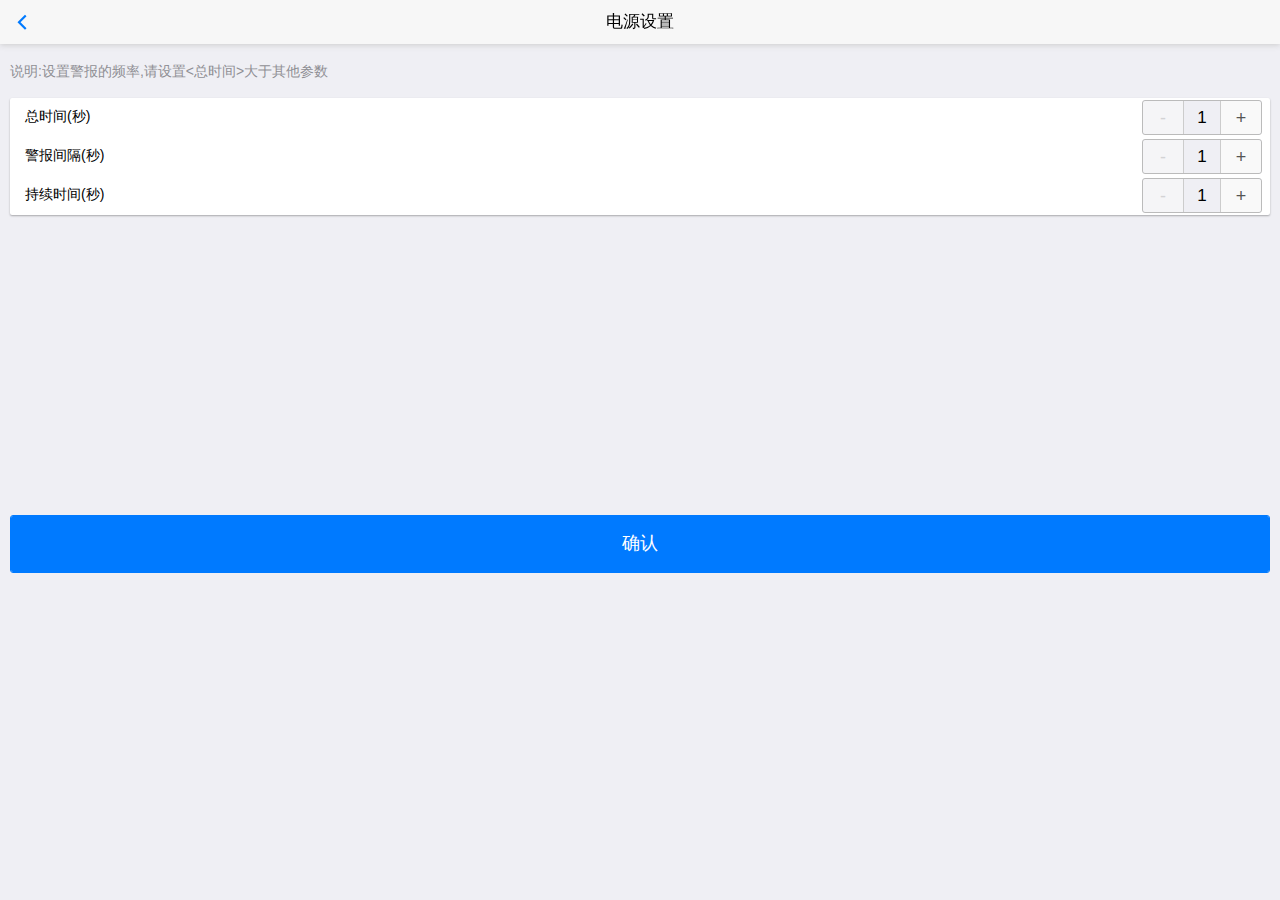
==== src/main/resources/static/alarm.html @ 0ded862c "commit" ====
<!DOCTYPE html>
<html>

<head>
	<meta charset="utf-8">
	<title>电源设置</title>
	<meta name="viewport" content="width=device-width, initial-scale=1,maximum-scale=1,user-scalable=no">
	<meta name="apple-mobile-web-app-capable" content="yes">
	<meta name="apple-mobile-web-app-status-bar-style" content="black">
	<!--标准mui.css-->
	<link rel="stylesheet" href="css/mui.min.css">
	<style>
		html,
		body,
		.mui-content {
			height: 0px;
			margin: 0px;
			background-color: #efeff4;
		}

		h5.mui-content-padded {
			margin-left: 0px !important;
			margin-top: 20px !important;
		}

		.mui-card {
			margin: 0px;
		}
	</style>
</head>

<body>
	<header class="mui-bar mui-bar-nav">
		<a class="mui-action-back mui-icon mui-icon-left-nav mui-pull-left"></a>
		<h1 class="mui-title">电源设置</h1>
	</header>
	<div class="mui-content">
		<div class="mui-content-padded">
			<h5 class="mui-content-padded">说明:设置警报的频率,请设置<总时间>大于其他参数</h5>
			<h5 class="mui-content-padded" id="name"></h5>
			<div class="mui-card">
				<div class="mui-input-row">
					<label>总时间(秒)</label>
					<div class="mui-numbox" data-numbox-min='1'>
						<button class="mui-btn mui-btn-numbox-minus" type="button">-</button>
						<input class="mui-input-numbox" type="number" id="box1" />
						<button class="mui-btn mui-btn-numbox-plus" type="button">+</button>
					</div>
				</div>
				<div class="mui-input-row">
					<label>警报间隔(秒)</label>
					<div class="mui-numbox" data-numbox-min='1'>
						<button class="mui-btn mui-btn-numbox-minus" type="button">-</button>
						<input class="mui-input-numbox" type="number" id="box2" />
						<button class="mui-btn mui-btn-numbox-plus" type="button">+</button>
					</div>
				</div>
				<div class="mui-input-row">
					<label>持续时间(秒)</label>
					<div class="mui-numbox" data-numbox-min='1'>
						<button class="mui-btn mui-btn-numbox-minus" type="button">-</button>
						<input class="mui-input-numbox" type="number" id="box3" />
						<button class="mui-btn mui-btn-numbox-plus" type="button">+</button>
					</div>
				</div>
				
			</div>
			<button type="button" class="mui-btn mui-btn-block mui-btn-primary" style="margin-top: 300px"
				id="btn">确认</button>

		</div>
	</div>
	<script src="js/mui.min.js"></script>
	<script src="libs/jquery-1.11.1.min.js"></script>
	<script>
		var macId = localStorage.getItem("macId");
		mui.init();
		var $$ = jQuery.noConflict();
		document.getElementById("btn").addEventListener('tap', function (event) {
			// mui.alert('当前值: ' + document.getElementById("box1").value + document.getElementById("box2").value + document.getElementById("box3").value, null, "确定");
			var box1 = document.getElementById("box1").value;
			var box2 = document.getElementById("box2").value;
			var box3 = document.getElementById("box3").value;
			if(parseInt(box1) < parseInt(box2) || parseInt(box1) < parseInt(box3)){
				mui.alert("参数设置不合法！！");
				return;
			}
			if(macId == "" || macId == null){
				mui.alert("无确定的设备，错误:0003");
				return;
			}
			$$.ajax({
				url: "/alarmCtrl",
				data: {
					macId: macId,
					box1: box1,
					box2: box2,
					box3: box3
				},
				success: function (result) {
					if(result == "ok"){
						mui.toast("指令发送成功");
					}else{
						mui.alert("发送指令失败:0002");
					}
				},
				error: function () {
					mui.alert("发送指令失败:0001");
				}
			});
		});
	</script>
</body>

</html>
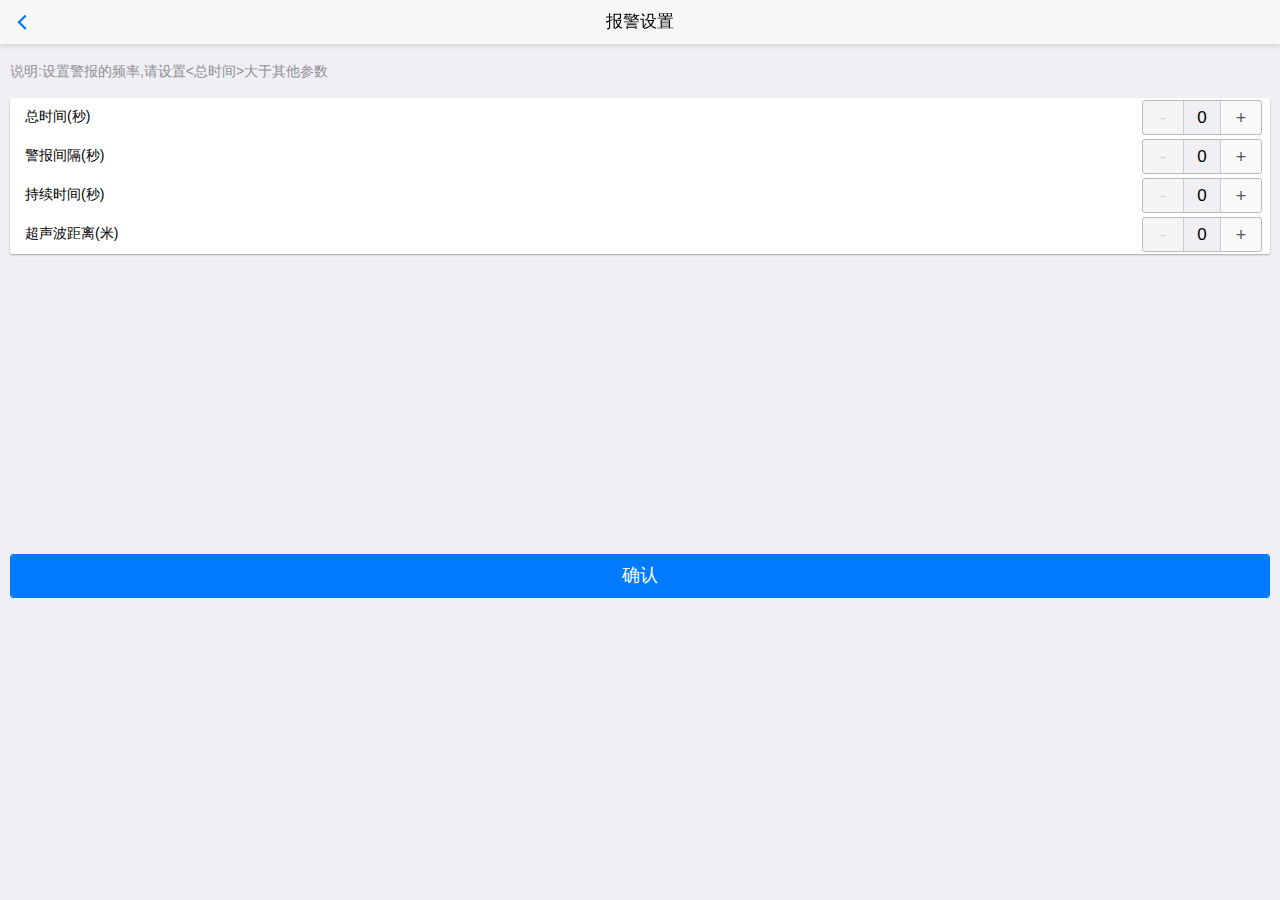
==== commit 4e3d67a9: "commit" ====
--- a/src/main/resources/static/alarm.html
+++ b/src/main/resources/static/alarm.html
@@ -32,7 +32,7 @@
 <body>
 	<header class="mui-bar mui-bar-nav">
 		<a class="mui-action-back mui-icon mui-icon-left-nav mui-pull-left"></a>
-		<h1 class="mui-title">电源设置</h1>
+		<h1 class="mui-title">报警设置</h1>
 	</header>
 	<div class="mui-content">
 		<div class="mui-content-padded">
@@ -41,7 +41,7 @@
 			<div class="mui-card">
 				<div class="mui-input-row">
 					<label>总时间(秒)</label>
-					<div class="mui-numbox" data-numbox-min='1'>
+					<div class="mui-numbox" data-numbox-min='0'>
 						<button class="mui-btn mui-btn-numbox-minus" type="button">-</button>
 						<input class="mui-input-numbox" type="number" id="box1" />
 						<button class="mui-btn mui-btn-numbox-plus" type="button">+</button>
@@ -49,7 +49,7 @@
 				</div>
 				<div class="mui-input-row">
 					<label>警报间隔(秒)</label>
-					<div class="mui-numbox" data-numbox-min='1'>
+					<div class="mui-numbox" data-numbox-min='0'>
 						<button class="mui-btn mui-btn-numbox-minus" type="button">-</button>
 						<input class="mui-input-numbox" type="number" id="box2" />
 						<button class="mui-btn mui-btn-numbox-plus" type="button">+</button>
@@ -57,13 +57,20 @@
 				</div>
 				<div class="mui-input-row">
 					<label>持续时间(秒)</label>
-					<div class="mui-numbox" data-numbox-min='1'>
+					<div class="mui-numbox" data-numbox-min='0'>
 						<button class="mui-btn mui-btn-numbox-minus" type="button">-</button>
 						<input class="mui-input-numbox" type="number" id="box3" />
 						<button class="mui-btn mui-btn-numbox-plus" type="button">+</button>
 					</div>
 				</div>
-				
+				<div class="mui-input-row">
+					<label>超声波距离(米)</label>
+					<div class="mui-numbox" data-numbox-min='0'>
+						<button class="mui-btn mui-btn-numbox-minus" type="button">-</button>
+						<input class="mui-input-numbox" type="number" id="box4" />
+						<button class="mui-btn mui-btn-numbox-plus" type="button">+</button>
+					</div>
+				</div>
 			</div>
 			<button type="button" class="mui-btn mui-btn-block mui-btn-primary" style="margin-top: 300px"
 				id="btn">确认</button>
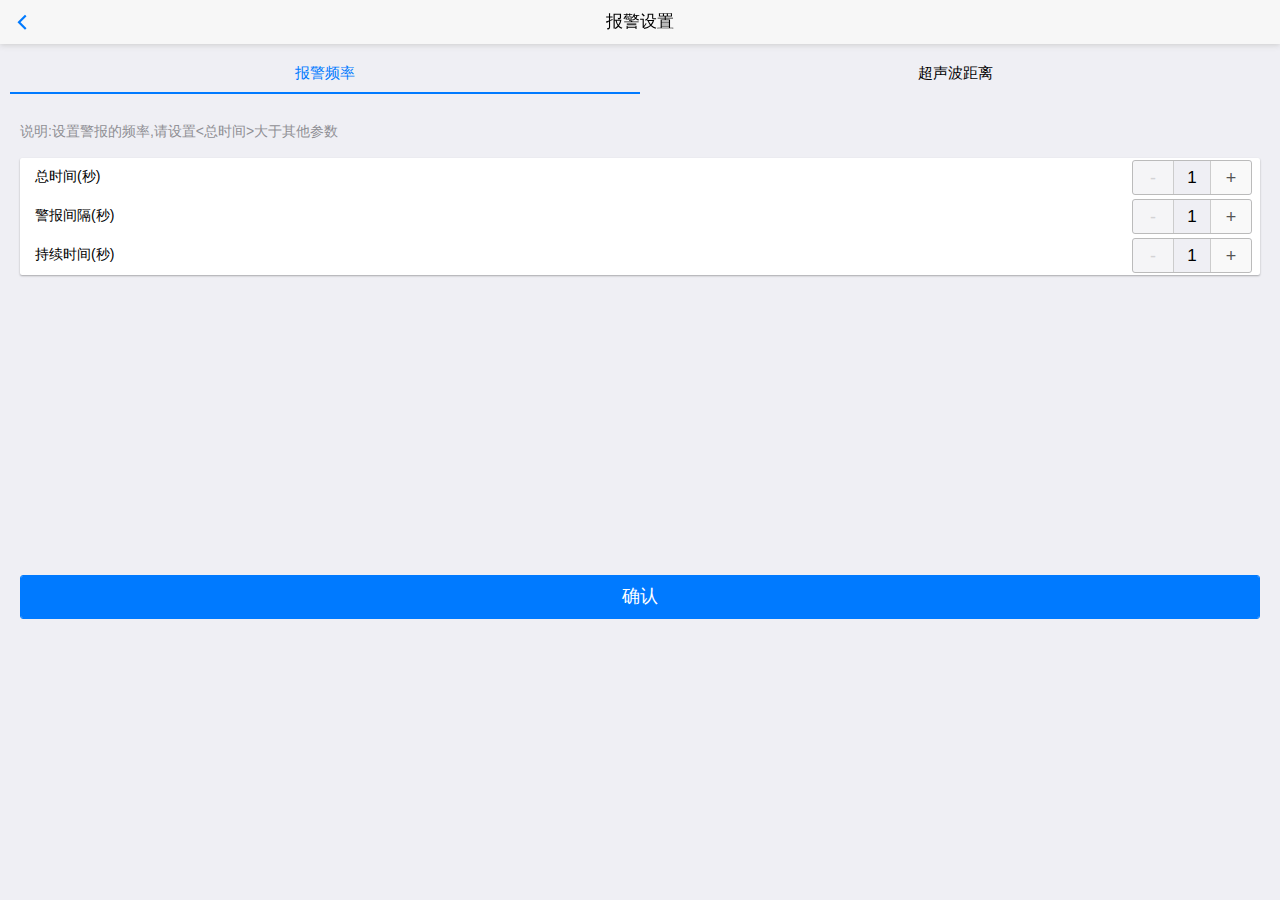
==== commit 8fd1b9ce: "提交" ====
--- a/src/main/resources/static/alarm.html
+++ b/src/main/resources/static/alarm.html
@@ -35,46 +35,64 @@
 		<h1 class="mui-title">报警设置</h1>
 	</header>
 	<div class="mui-content">
-		<div class="mui-content-padded">
-			<h5 class="mui-content-padded">说明:设置警报的频率,请设置<总时间>大于其他参数</h5>
-			<h5 class="mui-content-padded" id="name"></h5>
-			<div class="mui-card">
-				<div class="mui-input-row">
-					<label>总时间(秒)</label>
-					<div class="mui-numbox" data-numbox-min='0'>
-						<button class="mui-btn mui-btn-numbox-minus" type="button">-</button>
-						<input class="mui-input-numbox" type="number" id="box1" />
-						<button class="mui-btn mui-btn-numbox-plus" type="button">+</button>
+		<div style="padding: 10px 10px;">
+			<div id="segmentedControl" class="mui-segmented-control mui-segmented-control-inverted">
+				<a class="mui-control-item mui-active" href="#content1">报警频率</a>
+				<a class="mui-control-item " href="#content2">超声波距离</a>
+			</div>
+		</div>
+		<div id="content1" class="mui-content-padded mui-control-content mui-active">
+			<div class="mui-content-padded">
+				<h5 class="mui-content-padded">说明:设置警报的频率,请设置<总时间>大于其他参数</h5>
+				<h5 class="mui-content-padded" id="name"></h5>
+				<div class="mui-card">
+					<div class="mui-input-row">
+						<label>总时间(秒)</label>
+						<div class="mui-numbox" data-numbox-min='1'>
+							<button class="mui-btn mui-btn-numbox-minus" type="button">-</button>
+							<input class="mui-input-numbox" type="number" id="box1" />
+							<button class="mui-btn mui-btn-numbox-plus" type="button">+</button>
+						</div>
+					</div>
+					<div class="mui-input-row">
+						<label>警报间隔(秒)</label>
+						<div class="mui-numbox" data-numbox-min='1'>
+							<button class="mui-btn mui-btn-numbox-minus" type="button">-</button>
+							<input class="mui-input-numbox" type="number" id="box2" />
+							<button class="mui-btn mui-btn-numbox-plus" type="button">+</button>
+						</div>
+					</div>
+					<div class="mui-input-row">
+						<label>持续时间(秒)</label>
+						<div class="mui-numbox" data-numbox-min='1'>
+							<button class="mui-btn mui-btn-numbox-minus" type="button">-</button>
+							<input class="mui-input-numbox" type="number" id="box3" />
+							<button class="mui-btn mui-btn-numbox-plus" type="button">+</button>
+						</div>
+					</div>
+
+				</div>
+				<button type="button" class="mui-btn mui-btn-block mui-btn-primary" style="margin-top: 300px"
+					id="btn">确认</button>
+			</div>
+		</div>
+		<div id="content2" class="mui-content-padded mui-control-content">
+			<div class="mui-content-padded">
+				<h5 class="mui-content-padded">说明:设置超声波警报的频率</h5>
+				<div class="mui-card">
+					<div class="mui-input-row">
+						<label>超声波距离(米)</label>
+						<div class="mui-numbox" data-numbox-min='1'>
+							<button class="mui-btn mui-btn-numbox-minus" type="button">-</button>
+							<input class="mui-input-numbox" type="number" id="box4" />
+							<button class="mui-btn mui-btn-numbox-plus" type="button">+</button>
+						</div>
 					</div>
 				</div>
-				<div class="mui-input-row">
-					<label>警报间隔(秒)</label>
-					<div class="mui-numbox" data-numbox-min='0'>
-						<button class="mui-btn mui-btn-numbox-minus" type="button">-</button>
-						<input class="mui-input-numbox" type="number" id="box2" />
-						<button class="mui-btn mui-btn-numbox-plus" type="button">+</button>
-					</div>
-				</div>
-				<div class="mui-input-row">
-					<label>持续时间(秒)</label>
-					<div class="mui-numbox" data-numbox-min='0'>
-						<button class="mui-btn mui-btn-numbox-minus" type="button">-</button>
-						<input class="mui-input-numbox" type="number" id="box3" />
-						<button class="mui-btn mui-btn-numbox-plus" type="button">+</button>
-					</div>
-				</div>
-				<div class="mui-input-row">
-					<label>超声波距离(米)</label>
-					<div class="mui-numbox" data-numbox-min='0'>
-						<button class="mui-btn mui-btn-numbox-minus" type="button">-</button>
-						<input class="mui-input-numbox" type="number" id="box4" />
-						<button class="mui-btn mui-btn-numbox-plus" type="button">+</button>
-					</div>
-				</div>
+				<button type="button" class="mui-btn mui-btn-block mui-btn-primary" style="margin-top: 300px"
+					id="btn2">确认</button>
+
 			</div>
-			<button type="button" class="mui-btn mui-btn-block mui-btn-primary" style="margin-top: 300px"
-				id="btn">确认</button>
-
 		</div>
 	</div>
 	<script src="js/mui.min.js"></script>
@@ -88,11 +106,11 @@
 			var box1 = document.getElementById("box1").value;
 			var box2 = document.getElementById("box2").value;
 			var box3 = document.getElementById("box3").value;
-			if(parseInt(box1) < parseInt(box2) || parseInt(box1) < parseInt(box3)){
+			if (parseInt(box1) <= parseInt(box2) || parseInt(box1) <= parseInt(box3)) {
 				mui.alert("参数设置不合法！！");
 				return;
 			}
-			if(macId == "" || macId == null){
+			if (macId == "" || macId == null) {
 				mui.alert("无确定的设备，错误:0003");
 				return;
 			}
@@ -105,9 +123,34 @@
 					box3: box3
 				},
 				success: function (result) {
-					if(result == "ok"){
+					if (result == "ok") {
 						mui.toast("指令发送成功");
-					}else{
+					} else {
+						mui.alert("发送指令失败:0002");
+					}
+				},
+				error: function () {
+					mui.alert("发送指令失败:0001");
+				}
+			});
+		});
+		document.getElementById("btn2").addEventListener('tap', function (event) {
+			// mui.alert('当前值: ' + document.getElementById("box1").value + document.getElementById("box2").value + document.getElementById("box3").value, null, "确定");
+			var box4 = document.getElementById("box4").value;
+			if (macId == "" || macId == null) {
+				mui.alert("无确定的设备，错误:0003");
+				return;
+			}
+			$$.ajax({
+				url: "/ultrasonicCtrl",
+				data: {
+					macId: macId,
+					distance: box4
+				},
+				success: function (result) {
+					if (result == "ok") {
+						mui.toast("指令发送成功");
+					} else {
 						mui.alert("发送指令失败:0002");
 					}
 				},
